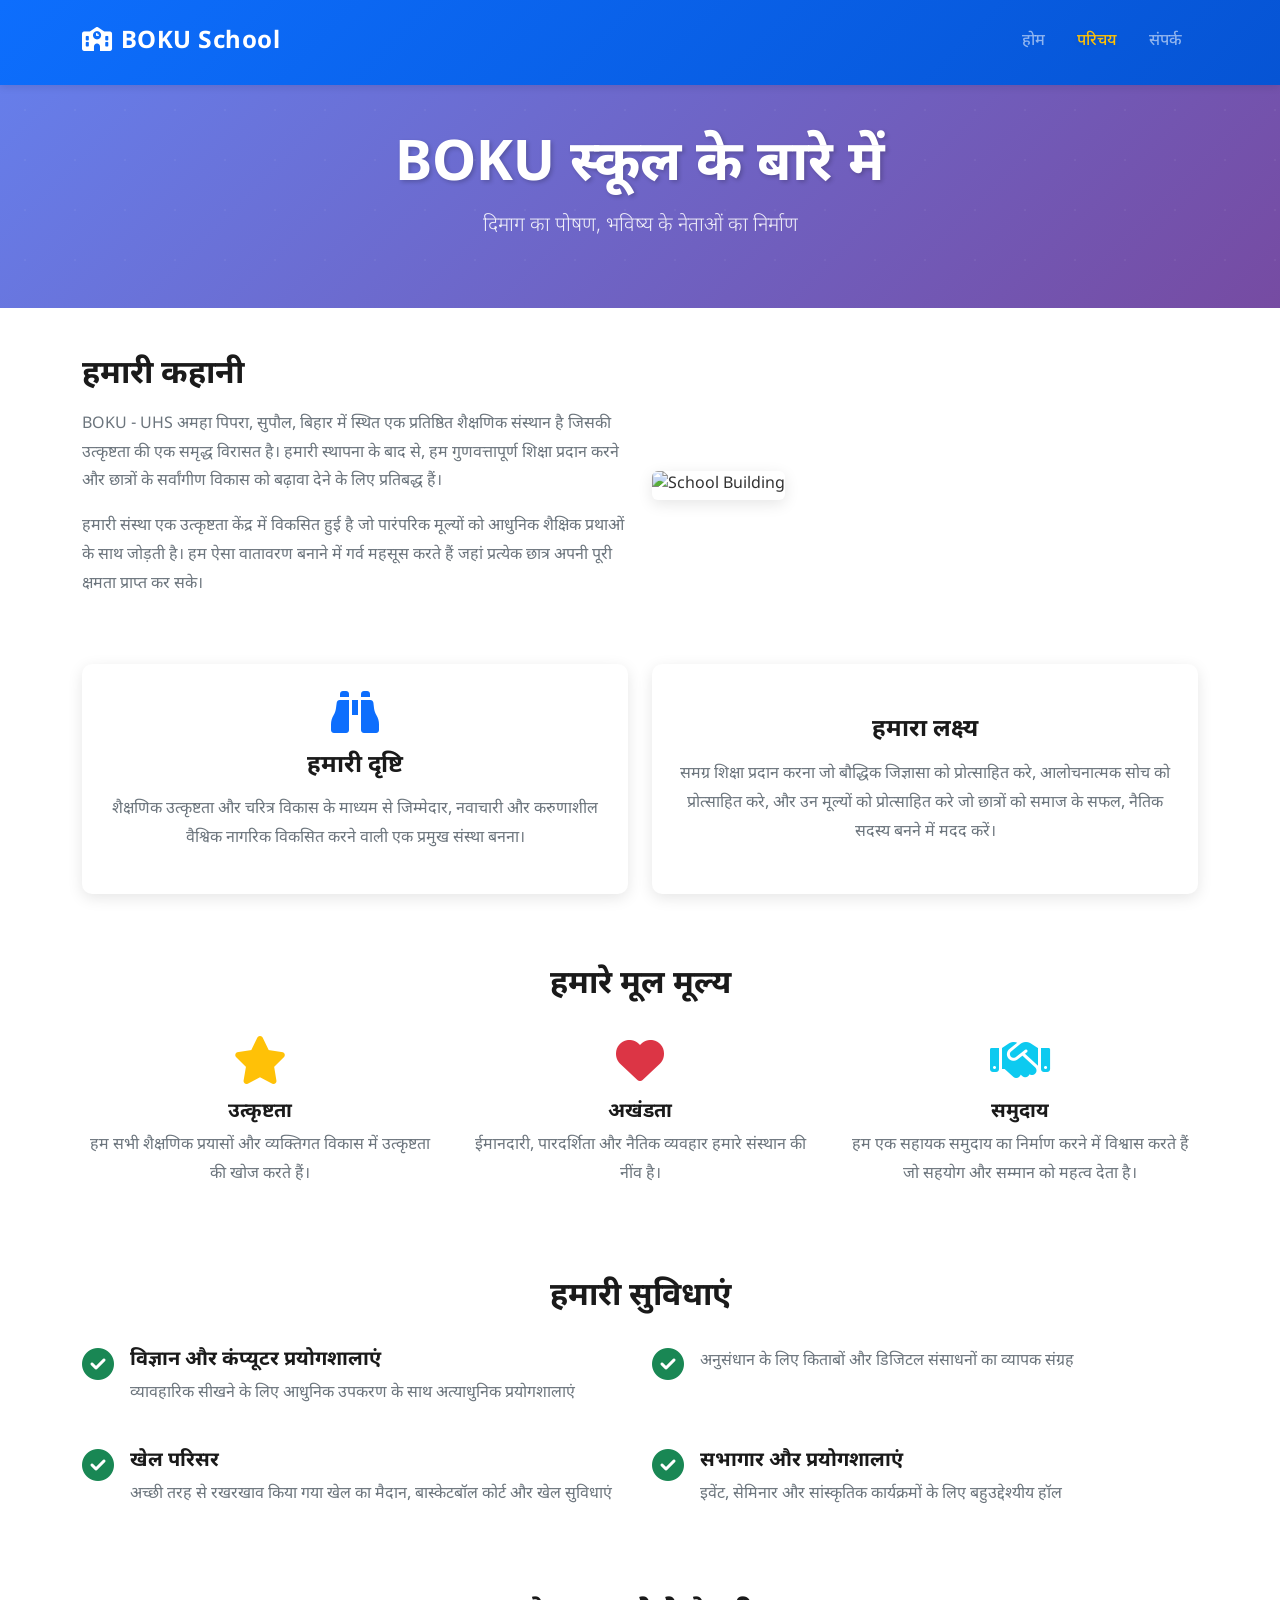
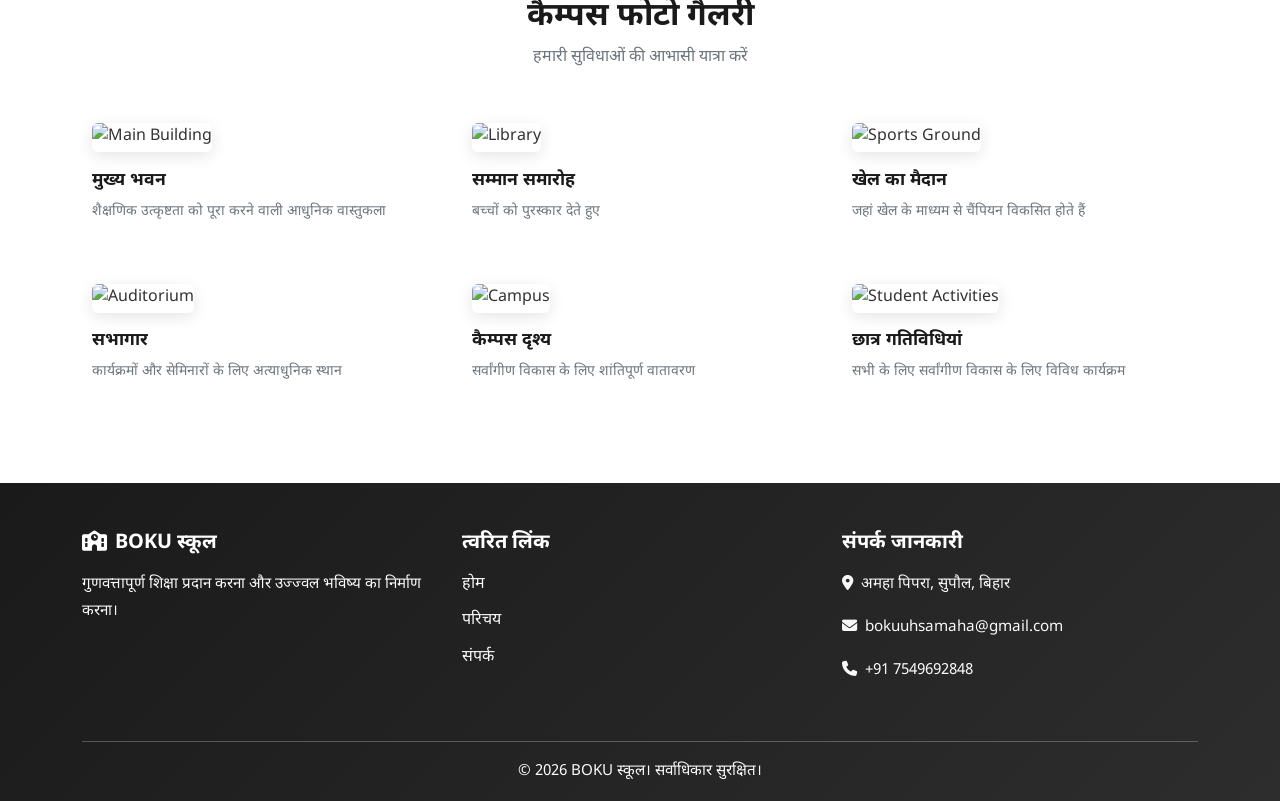
==== about.html @ 7c61f4b8 "Add files via upload" ====
<!DOCTYPE html>
<html lang="en">
<head>
    <meta charset="UTF-8">
    <meta name="viewport" content="width=device-width, initial-scale=1">
    <title>About BOKU School - Excellence in Education</title>

    <link href="https://cdn.jsdelivr.net/npm/bootstrap@5.3.0/dist/css/bootstrap.min.css" rel="stylesheet">
    <link rel="stylesheet" href="https://cdnjs.cloudflare.com/ajax/libs/font-awesome/6.5.0/css/all.min.css">
    <!-- Google Fonts with Hindi Support -->
    <link href="https://fonts.googleapis.com/css2?family=Noto+Sans+Devanagari:wght@400;600;700&family=Poppins:wght@300;400;600;700&display=swap" rel="stylesheet">
    <link rel="stylesheet" href="style.css">
</head>

<body class="d-flex flex-column min-vh-100">

<!-- ========== NAVBAR ========== -->
<nav class="navbar navbar-expand-lg navbar-dark bg-gradient shadow-sm sticky-top">
  <div class="container">
    <a class="navbar-brand fw-bold fs-4" href="index.html">
      <i class="fas fa-school me-2"></i>BOKU School
    </a>
    <button class="navbar-toggler" data-bs-toggle="collapse" data-bs-target="#navMenu">
      <span class="navbar-toggler-icon"></span>
    </button>
    <div class="collapse navbar-collapse" id="navMenu">
      <ul class="navbar-nav ms-auto">
        <li class="nav-item"><a class="nav-link" href="index.html">होम</a></li>
        <li class="nav-item"><a class="nav-link active" href="about.html">परिचय</a></li>
       
        <li class="nav-item"><a class="nav-link" href="contact.html">संपर्क</a></li>
      </ul>
    </div>
  </div>
</nav>

<!-- ========== PAGE HEADER ========== -->
<section class="page-header bg-primary text-white py-5">
  <div class="container text-center">
    <h1 class="display-4 fw-bold">BOKU स्कूल के बारे में</h1>
    <p class="lead">दिमाग का पोषण, भविष्य के नेताओं का निर्माण</p>
  </div>
</section>

<!-- ========== MAIN CONTENT ========== -->
<section class="py-5">
  <div class="container">
    
    <!-- History -->
    <div class="row align-items-center mb-5 g-4">
      <div class="col-lg-6">
        <h2 class="fw-bold mb-3">हमारी कहानी</h2>
        <p class="text-muted mb-3">
          BOKU - UHS अमहा पिपरा, सुपौल, बिहार में स्थित एक प्रतिष्ठित शैक्षणिक संस्थान है जिसकी उत्कृष्टता की एक समृद्ध विरासत है। हमारी स्थापना के बाद से, हम गुणवत्तापूर्ण शिक्षा प्रदान करने और छात्रों के सर्वांगीण विकास को बढ़ावा देने के लिए प्रतिबद्ध हैं।
        </p>
        <p class="text-muted mb-3">
          हमारी संस्था एक उत्कृष्टता केंद्र में विकसित हुई है जो पारंपरिक मूल्यों को आधुनिक शैक्षिक प्रथाओं के साथ जोड़ती है। हम ऐसा वातावरण बनाने में गर्व महसूस करते हैं जहां प्रत्येक छात्र अपनी पूरी क्षमता प्राप्त कर सके।
        </p>
      </div>
      <div class="col-lg-6">
        <img src="images/school.jpg" alt="School Building" class="img-fluid rounded shadow">
      </div>
    </div>

    <!-- Mission & Vision -->
    <div class="row mb-5">
      <div class="col-md-6 mb-4">
        <div class="card h-100 shadow border-0">
          <div class="card-body text-center p-4">
            <i class="fas fa-binoculars fa-3x text-primary mb-3"></i>
            <h4 class="fw-bold mb-3">हमारी दृष्टि</h4>
            <p class="text-muted">
              शैक्षणिक उत्कृष्टता और चरित्र विकास के माध्यम से जिम्मेदार, नवाचारी और करुणाशील वैश्विक नागरिक विकसित करने वाली एक प्रमुख संस्था बनना।
            </p>
          </div>
        </div>
      </div>
      <div class="col-md-6 mb-4">
        <div class="card h-100 shadow border-0">
          <div class="card-body text-center p-4">
            <i class="fas fa-target fa-3x text-success mb-3"></i>
            <h4 class="fw-bold mb-3">हमारा लक्ष्य</h4>
            <p class="text-muted">
              समग्र शिक्षा प्रदान करना जो बौद्धिक जिज्ञासा को प्रोत्साहित करे, आलोचनात्मक सोच को प्रोत्साहित करे, और उन मूल्यों को प्रोत्साहित करे जो छात्रों को समाज के सफल, नैतिक सदस्य बनने में मदद करें।
            </p>
          </div>
        </div>
      </div>
    </div>

    <!-- Values -->
    <div class="row mb-5">
      <div class="col-12 mb-4 text-center">
        <h2 class="fw-bold">हमारे मूल मूल्य</h2>
      </div>
      <div class="col-md-4 mb-4">
        <div class="text-center">
          <i class="fas fa-star fa-3x text-warning mb-3"></i>
          <h5 class="fw-bold">उत्कृष्टता</h5>
          <p class="text-muted">हम सभी शैक्षणिक प्रयासों और व्यक्तिगत विकास में उत्कृष्टता की खोज करते हैं।</p>
        </div>
      </div>
      <div class="col-md-4 mb-4">
        <div class="text-center">
          <i class="fas fa-heart fa-3x text-danger mb-3"></i>
          <h5 class="fw-bold">अखंडता</h5>
          <p class="text-muted">ईमानदारी, पारदर्शिता और नैतिक व्यवहार हमारे संस्थान की नींव है।</p>
        </div>
      </div>
      <div class="col-md-4 mb-4">
        <div class="text-center">
          <i class="fas fa-handshake fa-3x text-info mb-3"></i>
          <h5 class="fw-bold">समुदाय</h5>
          <p class="text-muted">हम एक सहायक समुदाय का निर्माण करने में विश्वास करते हैं जो सहयोग और सम्मान को महत्व देता है।</p>
        </div>
      </div>
    </div>

    <!-- Facilities -->
    <div class="row">
      <div class="col-12 mb-4 text-center">
        <h2 class="fw-bold">हमारी सुविधाएं</h2>
      </div>
      <div class="col-md-6 mb-4">
        <div class="d-flex">
          <i class="fas fa-check-circle text-success fa-2x me-3 flex-shrink-0"></i>
          <div>
            <h5 class="fw-bold">विज्ञान और कंप्यूटर प्रयोगशालाएं</h5>
            <p class="text-muted">व्यावहारिक सीखने के लिए आधुनिक उपकरण के साथ अत्याधुनिक प्रयोगशालाएं</p>
          </div>
        </div>
      </div>
      <div class="col-md-6 mb-4">
        <div class="d-flex">
          <i class="fas fa-check-circle text-success fa-2x me-3 flex-shrink-0"></i>
          <div>
            
            <p class="text-muted">अनुसंधान के लिए किताबों और डिजिटल संसाधनों का व्यापक संग्रह</p>
          </div>
        </div>
      </div>
      <div class="col-md-6 mb-4">
        <div class="d-flex">
          <i class="fas fa-check-circle text-success fa-2x me-3 flex-shrink-0"></i>
          <div>
            <h5 class="fw-bold">खेल परिसर</h5>
            <p class="text-muted">अच्छी तरह से रखरखाव किया गया खेल का मैदान, बास्केटबॉल कोर्ट और खेल सुविधाएं</p>
          </div>
        </div>
      </div>
      <div class="col-md-6 mb-4">
        <div class="d-flex">
          <i class="fas fa-check-circle text-success fa-2x me-3 flex-shrink-0"></i>
          <div>
            <h5 class="fw-bold">सभागार और प्रयोगशालाएं</h5>
            <p class="text-muted">इवेंट, सेमिनार और सांस्कृतिक कार्यक्रमों के लिए बहुउद्देश्यीय हॉल</p>
          </div>
        </div>
      </div>
    </div>

    <!-- Gallery Section -->
    <div class="row mt-5">
      <div class="col-12 mb-4 text-center">
        <h2 class="fw-bold">कैम्पस फोटो गैलरी</h2>
        <p class="text-muted">हमारी सुविधाओं की आभासी यात्रा करें</p>
      </div>
      <div class="col-md-6 col-lg-4 mb-4">
        <div class="facility-gallery-item">
          <img src="images/school.jpg" alt="Main Building" class="img-fluid rounded shadow">
          <h6 class="fw-bold mt-3">मुख्य भवन</h6>
          <p class="text-muted small">शैक्षणिक उत्कृष्टता को पूरा करने वाली आधुनिक वास्तुकला</p>
        </div>
      </div>

      <div class="col-md-6 col-lg-4 mb-4">
        <div class="facility-gallery-item">
         <img src="images\WhatsApp Image 2026-04-17 at 6.03.07 PM.jpeg" alt="Library" class="img-fluid rounded shadow">
          <h6 class="fw-bold mt-3">सम्मान समारोह</h6>
          <p class="text-muted small">बच्चों को पुरस्कार देते हुए</p>
        </div>
      </div>

      <div class="col-md-6 col-lg-4 mb-4">
        <div class="facility-gallery-item">
          <img src="images\school.jpg" alt="Sports Ground" class="img-fluid rounded shadow">
          <h6 class="fw-bold mt-3">खेल का मैदान</h6>
          <p class="text-muted small">जहां खेल के माध्यम से चैंपियन विकसित होते हैं</p>
        </div>
      </div>
      
      <div class="col-md-6 col-lg-4 mb-4">
        <div class="facility-gallery-item">
          <img src="images/WhatsApp Image 2026-04-17 at 5.32.47 PM (1).jpeg" alt="Auditorium" class="img-fluid rounded shadow">
          <h6 class="fw-bold mt-3">सभागार</h6>
          <p class="text-muted small">कार्यक्रमों और सेमिनारों के लिए अत्याधुनिक स्थान</p>
        </div>
      </div>
      <div class="col-md-6 col-lg-4 mb-4">
        <div class="facility-gallery-item">
          <img src="images\student.jpeg" alt="Campus" class="img-fluid rounded shadow">
          <h6 class="fw-bold mt-3">कैम्पस दृश्य</h6>
          <p class="text-muted small">सर्वांगीण विकास के लिए शांतिपूर्ण वातावरण</p>
        </div>
      </div>
      <div class="col-md-6 col-lg-4 mb-4">
        <div class="facility-gallery-item">
          <img src="images/WhatsApp Image 2026-04-17 at 5.32.48 PM.jpeg" alt="Student Activities" class="img-fluid rounded shadow">
          <h6 class="fw-bold mt-3">छात्र गतिविधियां</h6>
          <p class="text-muted small">सभी के लिए सर्वांगीण विकास के लिए विविध कार्यक्रम</p>
        </div>
      </div>
    </div>

  </div>
</section>



<!-- ========== FOOTER ========== -->
<footer class="bg-dark text-white pt-5 pb-3 mt-auto">
  <div class="container">
    <div class="row">
      <div class="col-md-4 mb-4">
        <h5 class="fw-bold mb-3"><i class="fas fa-school me-2"></i>BOKU स्कूल</h5>
        <p class="text-light">गुणवत्तापूर्ण शिक्षा प्रदान करना और उज्ज्वल भविष्य का निर्माण करना।</p>
      </div>
      <div class="col-md-4 mb-4">
        <h5 class="fw-bold mb-3">त्वरित लिंक</h5>
        <ul class="list-unstyled">
          <li><a href="index.html" class="text-decoration-none text-light hover-link">होम</a></li>
          <li><a href="about.html" class="text-decoration-none text-light hover-link">परिचय</a></li>
          
          <li><a href="contact.html" class="text-decoration-none text-light hover-link">संपर्क</a></li>
        </ul>
      </div>
      <div class="col-md-4 mb-4">
        <h5 class="fw-bold mb-3">संपर्क जानकारी</h5>
        <p class="text-light"><i class="fas fa-map-marker-alt me-2"></i>अमहा पिपरा, सुपौल, बिहार</p>
        <p class="text-light"><i class="fas fa-envelope me-2"></i>bokuuhsamaha@gmail.com</p>
        <p class="text-light"><i class="fas fa-phone me-2"></i>+91 7549692848</p>
      </div>
    </div>
    <hr class="bg-light">
    <div class="text-center">
      <p class="mb-0 text-light">&copy; 2026 BOKU स्कूल। सर्वाधिकार सुरक्षित।</p>
    </div>
  </div>
</footer>

<script src="https://cdn.jsdelivr.net/npm/bootstrap@5.3.0/dist/js/bootstrap.bundle.min.js"></script>

</body>
</html>
---- style.css ----
/* ========================================
   BOKU SCHOOL - MODERN DESIGN CSS
   ======================================== */

:root {
  --primary-color: #0d6efd;
  --success-color: #198754;
  --danger-color: #dc3545;
  --warning-color: #ffc107;
  --dark-color: #212529;
  --light-color: #f8f9fa;
  --text-muted: #6c757d;
  --border-radius: 10px;
  --box-shadow: 0 4px 15px rgba(0, 0, 0, 0.1);
}

/* ========== GENERAL STYLES ========== */
* {
  margin: 0;
  padding: 0;
  box-sizing: border-box;
}

html, body {
  font-family: 'Noto Sans Devanagari', 'Poppins', sans-serif;
  line-height: 1.8;
  color: #333;
  scroll-behavior: smooth;
}

h1, h2, h3, h4, h5, h6 {
  font-family: 'Noto Sans Devanagari', 'Playfair Display', serif;
  color: #1a1a1a;
}

p {
  color: #555;
}

/* ========== NAVBAR ========== */
.navbar {
  background: linear-gradient(135deg, #0d6efd 0%, #0654d4 100%) !important;
  padding: 1rem 0;
  box-shadow: 0 2px 8px rgba(0, 0, 0, 0.1);
}

.navbar-brand {
  font-size: 1.5rem !important;
  font-weight: 700 !important;
  letter-spacing: 0.5px;
  transition: all 0.3s ease;
}

.navbar-brand:hover {
  transform: scale(1.05);
}

.navbar-nav .nav-link {
  margin: 0 0.5rem;
  transition: all 0.3s ease;
  font-weight: 500;
}

.navbar-nav .nav-link:hover,
.navbar-nav .nav-link.active {
  color: #ffc107 !important;
  text-shadow: 0 2px 4px rgba(0, 0, 0, 0.1);
}

/* ========== HERO SECTION ========== */
.hero-section {
  min-height: 100vh;
  background: linear-gradient(135deg, #667eea 0%, #764ba2 100%);
  position: relative;
  overflow: hidden;
}

.hero-section::before {
  content: '';
  position: absolute;
  top: 0;
  left: 0;
  right: 0;
  bottom: 0;
  background: url('images/school.jpg');
  background-size: cover;
  background-position: center;
  opacity: 0.3;
  z-index: 0;
}

.hero-section > .container {
  position: relative;
  z-index: 1;
}

.hero-section h1 {
  color: white;
  font-size: 3.5rem;
  font-weight: 800;
  text-shadow: 2px 2px 4px rgba(0, 0, 0, 0.3);
  animation: slideInDown 0.8s ease;
}

.hero-section .lead {
  color: #f0f0f0;
  font-size: 1.5rem;
  text-shadow: 1px 1px 2px rgba(0, 0, 0, 0.2);
  animation: slideInUp 0.8s ease;
}

.hero-section .btn {
  transition: all 0.3s ease;
  font-weight: 600;
  padding: 0.75rem 2rem;
  border-radius: var(--border-radius);
}

.hero-section .btn:hover {
  transform: translateY(-3px);
  box-shadow: 0 8px 20px rgba(0, 0, 0, 0.2);
}

/* ========== HIGHLIGHTS SECTION ========== */
.highlights {
  background: white;
  padding: 60px 0;
}

.highlight-card {
  padding: 30px;
  border-radius: var(--border-radius);
  transition: all 0.3s ease;
}

.highlight-card:hover {
  transform: translateY(-10px);
  box-shadow: var(--box-shadow);
}

.highlight-card i {
  transition: all 0.3s ease;
}

.highlight-card:hover i {
  transform: scale(1.2) rotate(5deg);
}

/* ========== GALLERY SECTION ========== */
.gallery-section {
  background: white;
  padding: 60px 0;
}

.gallery-item {
  position: relative;
  overflow: hidden;
  border-radius: var(--border-radius);
  height: 280px;
}

.gallery-item img {
  width: 100%;
  height: 100%;
  object-fit: cover;
  transition: all 0.4s ease;
}

.gallery-item:hover img {
  transform: scale(1.1) rotate(2deg);
  filter: brightness(0.8);
}

.gallery-item .overlay {
  position: absolute;
  top: 0;
  left: 0;
  right: 0;
  bottom: 0;
  background: rgba(13, 110, 253, 0.8);
  display: flex;
  align-items: center;
  justify-content: center;
  opacity: 0;
  transition: all 0.3s ease;
}

.gallery-item:hover .overlay {
  opacity: 1;
}

.gallery-item .overlay h5 {
  color: white;
  font-size: 1.5rem;
  margin: 0;
}

/* ========== EVENTS SECTION ========== */
.events-section {
  background: linear-gradient(135deg, #f5f7fa 0%, #c3cfe2 100%);
  padding: 60px 0;
}

.event-card {
  background: white;
  border-radius: var(--border-radius);
  overflow: hidden;
  transition: all 0.3s ease;
  height: 100%;
}

.event-card:hover {
  transform: translateY(-8px);
  box-shadow: 0 15px 30px rgba(0, 0, 0, 0.15);
}

.event-image {
  position: relative;
  height: 200px;
  overflow: hidden;
}

.event-image img {
  width: 100%;
  height: 100%;
  object-fit: cover;
  transition: all 0.3s ease;
}

.event-card:hover .event-image img {
  transform: scale(1.08);
}

.event-badge {
  position: absolute;
  top: 15px;
  right: 15px;
  background: linear-gradient(135deg, #0d6efd, #0654d4);
  color: white;
  padding: 0.4rem 1rem;
  border-radius: 20px;
  font-size: 0.8rem;
  font-weight: 600;
}

.event-content {
  background: white;
}

.event-content h5 {
  color: #1a1a1a;
  margin-bottom: 10px;
}

.event-content p {
  font-size: 0.95rem;
}

/* ========== INFRASTRUCTURE SECTION ========== */
.infrastructure-section {
  background: white;
  padding: 60px 0;
}

.infrastructure-section img {
  border-radius: var(--border-radius);
  animation: slideInLeft 0.8s ease;
}

.infrastructure-section h3 {
  font-size: 2rem;
  color: #1a1a1a;
  margin-bottom: 15px;
}

.infrastructure-section ul li {
  font-size: 1rem;
  color: #555;
  margin-bottom: 12px;
}

.infrastructure-section ul li i {
  color: var(--success-color);
  font-size: 1.2rem;
}

/* ========== FACILITY GALLERY ========== */
.facility-gallery-item {
  transition: all 0.3s ease;
  padding: 10px;
}

.facility-gallery-item img {
  transition: all 0.3s ease;
  height: 250px;
  object-fit: cover;
  border-radius: var(--border-radius);
}

.facility-gallery-item:hover img {
  transform: scale(1.05);
  filter: brightness(0.9);
  box-shadow: 0 12px 24px rgba(0, 0, 0, 0.2);
}

.facility-gallery-item h6 {
  font-size: 1.1rem;
  color: #1a1a1a;
}

.facility-gallery-item:hover h6 {
  color: var(--primary-color);
}

.feature-card {
  background: white;
  border-radius: var(--border-radius);
  padding: 25px;
  transition: all 0.3s ease;
  border: none;
  overflow: hidden;
}

.feature-card::before {
  content: '';
  position: absolute;
  top: 0;
  left: 0;
  right: 0;
  height: 4px;
  background: linear-gradient(90deg, #0d6efd, #198754);
  transform: scaleX(0);
  transition: transform 0.3s ease;
}

.feature-card:hover {
  transform: translateY(-8px);
  box-shadow: 0 10px 25px rgba(0, 0, 0, 0.15);
}

.feature-card:hover::before {
  transform: scaleX(1);
}

.feature-icon {
  font-size: 2.5rem;
  height: 60px;
  width: 60px;
  display: flex;
  align-items: center;
  justify-content: center;
  background: rgba(13, 110, 253, 0.1);
  border-radius: 10px;
  margin-bottom: 15px;
}

.feature-card h6 {
  color: #1a1a1a;
  font-size: 1.1rem;
}

/* ========== ABOUT PREVIEW SECTION ========== */
.about-preview {
  padding: 80px 0;
  background: white;
}

.about-preview img {
  border-radius: var(--border-radius);
  animation: slideInLeft 0.8s ease;
}

.about-preview h2 {
  font-size: 2.5rem;
  margin-bottom: 20px;
  animation: slideInRight 0.8s ease;
}

.about-preview ul li {
  font-size: 1.1rem;
  animation: fadeInUp 0.8s ease;
}

/* ========== PAGE HEADER ========== */
.page-header {
  padding: 80px 0;
  background: linear-gradient(135deg, #667eea 0%, #764ba2 100%);
  position: relative;
  overflow: hidden;
}

.page-header::before {
  content: '';
  position: absolute;
  top: 0;
  left: 0;
  right: 0;
  bottom: 0;
  background: radial-gradient(circle, rgba(255,255,255,0.1) 1px, transparent 1px);
  background-size: 50px 50px;
  opacity: 0.5;
}

.page-header h1 {
  color: white;
  font-weight: 800;
  text-shadow: 2px 2px 4px rgba(0, 0, 0, 0.2);
}

.page-header .lead {
  color: rgba(255, 255, 255, 0.9);
}

/* ========== CTA SECTION ========== */
.cta-section {
  background: linear-gradient(135deg, #667eea 0%, #764ba2 100%);
  padding: 60px 0;
}

.cta-section h2 {
  color: white;
  font-size: 2.5rem;
  margin-bottom: 15px;
}

.cta-section p {
  color: rgba(255, 255, 255, 0.9);
}

/* ========== CARDS ========== */
.card {
  border-radius: var(--border-radius);
  transition: all 0.3s ease;
  border: none;
}

.card:hover {
  transform: translateY(-5px);
  box-shadow: var(--box-shadow);
}

.card-header {
  border-radius: var(--border-radius) var(--border-radius) 0 0;
  padding: 1.5rem;
  font-weight: 600;
}

/* ========== FORMS ========== */
.form-control,
.form-select {
  border-radius: var(--border-radius);
  border: 1px solid #ddd;
  padding: 0.75rem 1rem;
  font-size: 1rem;
  transition: all 0.3s ease;
}

.form-control:focus,
.form-select:focus {
  border-color: var(--primary-color);
  box-shadow: 0 0 0 0.2rem rgba(13, 110, 253, 0.15);
  transform: translateY(-2px);
}

.form-label {
  color: #1a1a1a;
  margin-bottom: 0.5rem;
  font-size: 0.95rem;
}

.form-check-input {
  border-radius: 4px;
  width: 1.25em;
  height: 1.25em;
}

.form-check-input:checked {
  background-color: var(--primary-color);
  border-color: var(--primary-color);
}

/* ========== BUTTONS ========== */
.btn {
  border-radius: var(--border-radius);
  padding: 0.65rem 1.5rem;
  font-weight: 600;
  letter-spacing: 0.5px;
  transition: all 0.3s ease;
  border: none;
}

.btn-primary {
  background: linear-gradient(135deg, #0d6efd, #0654d4);
}

.btn-primary:hover {
  transform: translateY(-3px);
  box-shadow: 0 8px 20px rgba(13, 110, 253, 0.3);
}

.btn-success {
  background: linear-gradient(135deg, #198754, #137547);
}

.btn-success:hover {
  transform: translateY(-3px);
  box-shadow: 0 8px 20px rgba(25, 135, 84, 0.3);
}

.btn-danger {
  background: linear-gradient(135deg, #dc3545, #c82333);
}

.btn-danger:hover {
  transform: translateY(-3px);
  box-shadow: 0 8px 20px rgba(220, 53, 69, 0.3);
}

.btn-warning {
  background: linear-gradient(135deg, #ffc107, #ffb300);
  color: #333 !important;
}

.btn-warning:hover {
  color: #333 !important;
  transform: translateY(-3px);
  box-shadow: 0 8px 20px rgba(255, 193, 7, 0.3);
}

.btn-light {
  background: white;
  color: #333;
  border: 2px solid white;
}

.btn-light:hover {
  background: transparent;
  color: white;
  transform: translateY(-3px);
}

/* ========== FOOTER ========== */
footer {
  background: linear-gradient(135deg, #1a1a1a, #2d2d2d) !important;
  color: #fff;
}

footer h5 {
  color: white;
  font-weight: 700;
  margin-bottom: 1rem;
}

footer p {
  color: #ddd;
  font-size: 0.95rem;
  line-height: 1.8;
}

footer a {
  color: #ddd;
  transition: all 0.3s ease;
}

footer a:hover {
  color: #ffc107;
  text-decoration: none;
  padding-left: 5px;
}

footer ul li {
  margin-bottom: 0.5rem;
}

footer hr {
  border-top: 1px solid rgba(255, 255, 255, 0.1);
}

/* ========== ANIMATIONS ========== */
@keyframes slideInDown {
  from {
    opacity: 0;
    transform: translateY(-30px);
  }
  to {
    opacity: 1;
    transform: translateY(0);
  }
}

@keyframes slideInUp {
  from {
    opacity: 0;
    transform: translateY(30px);
  }
  to {
    opacity: 1;
    transform: translateY(0);
  }
}

@keyframes slideInLeft {
  from {
    opacity: 0;
    transform: translateX(-30px);
  }
  to {
    opacity: 1;
    transform: translateX(0);
  }
}

@keyframes slideInRight {
  from {
    opacity: 0;
    transform: translateX(30px);
  }
  to {
    opacity: 1;
    transform: translateX(0);
  }
}

@keyframes fadeInUp {
  from {
    opacity: 0;
    transform: translateY(20px);
  }
  to {
    opacity: 1;
    transform: translateY(0);
  }
}

/* ========== RESPONSIVE DESIGN ========== */
@media (max-width: 768px) {
  .hero-section h1 {
    font-size: 2.5rem;
  }

  .page-header h1 {
    font-size: 2rem;
  }

  .hero-section .lead {
    font-size: 1.2rem;
  }

  .navbar-brand {
    font-size: 1.2rem !important;
  }

  .features-section {
    padding: 40px 0;
  }

  .about-preview {
    padding: 40px 0;
  }

  .about-preview h2 {
    font-size: 1.8rem;
    margin-top: 20px;
  }

  .cta-section h2 {
    font-size: 1.8rem;
  }

  .highlight-card,
  .feature-card {
    padding: 20px;
  }
}

@media (max-width: 576px) {
  .hero-section h1 {
    font-size: 1.8rem;
  }

  .hero-section {
    min-height: 80vh;
  }

  .hero-section .btn {
    width: 100%;
    margin: 0.5rem 0;
  }

  .page-header {
    padding: 40px 0;
  }

  .page-header h1 {
    font-size: 1.5rem;
  }

  .cta-section {
    padding: 40px 0;
  }

  .cta-section h2 {
    font-size: 1.5rem;
  }

  .card {
    margin-bottom: 1.5rem;
  }
}

/* ========== UTILITY CLASSES ========== */
.hover-link:hover {
  color: #ffc107 !important;
}

.text-muted {
  color: var(--text-muted) !important;
}

.shadow-sm {
  box-shadow: 0 2px 8px rgba(0, 0, 0, 0.1) !important;
}

.shadow {
  box-shadow: var(--box-shadow) !important;
}

/* ========== ACCESSIBILITY ========== */
a:focus,
button:focus,
input:focus,
select:focus,
textarea:focus {
  outline: none;
}

.btn:focus,
a:focus {
  box-shadow: 0 0 0 3px rgba(13, 110, 253, 0.25);
}
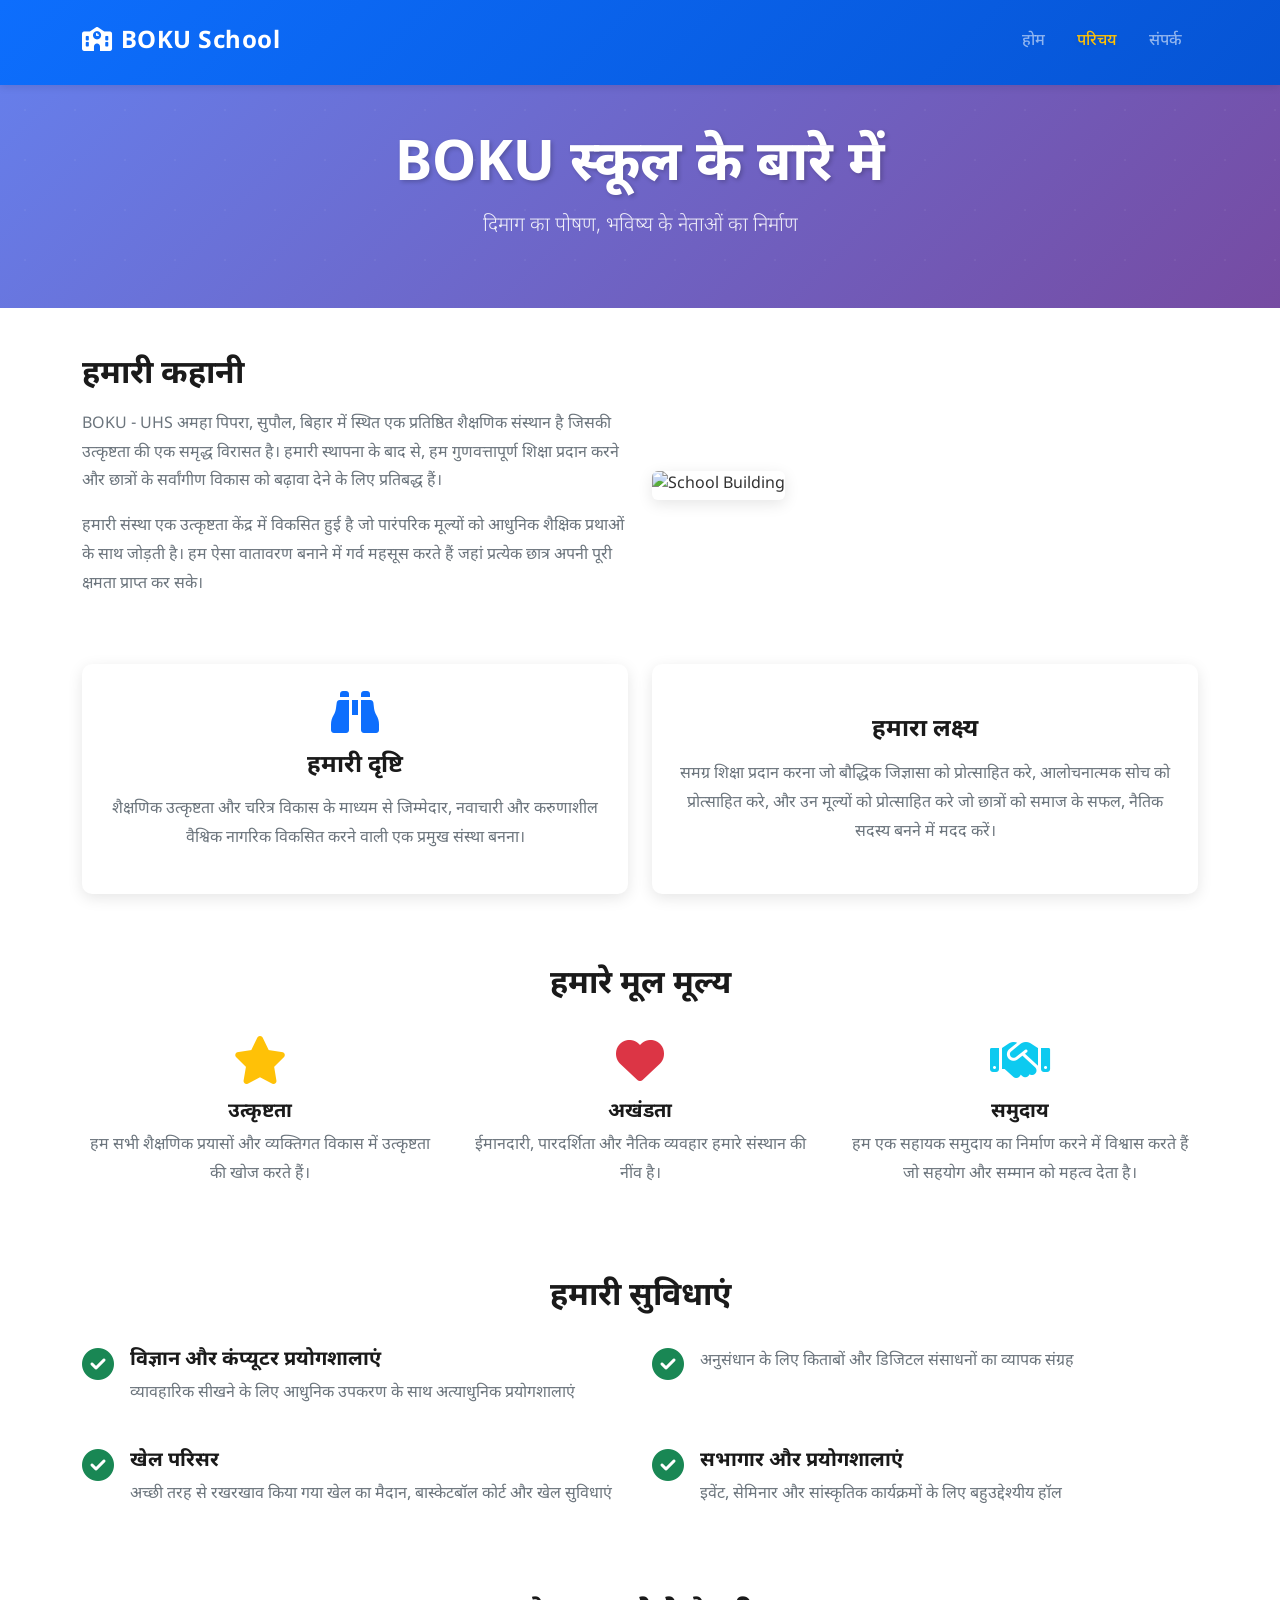
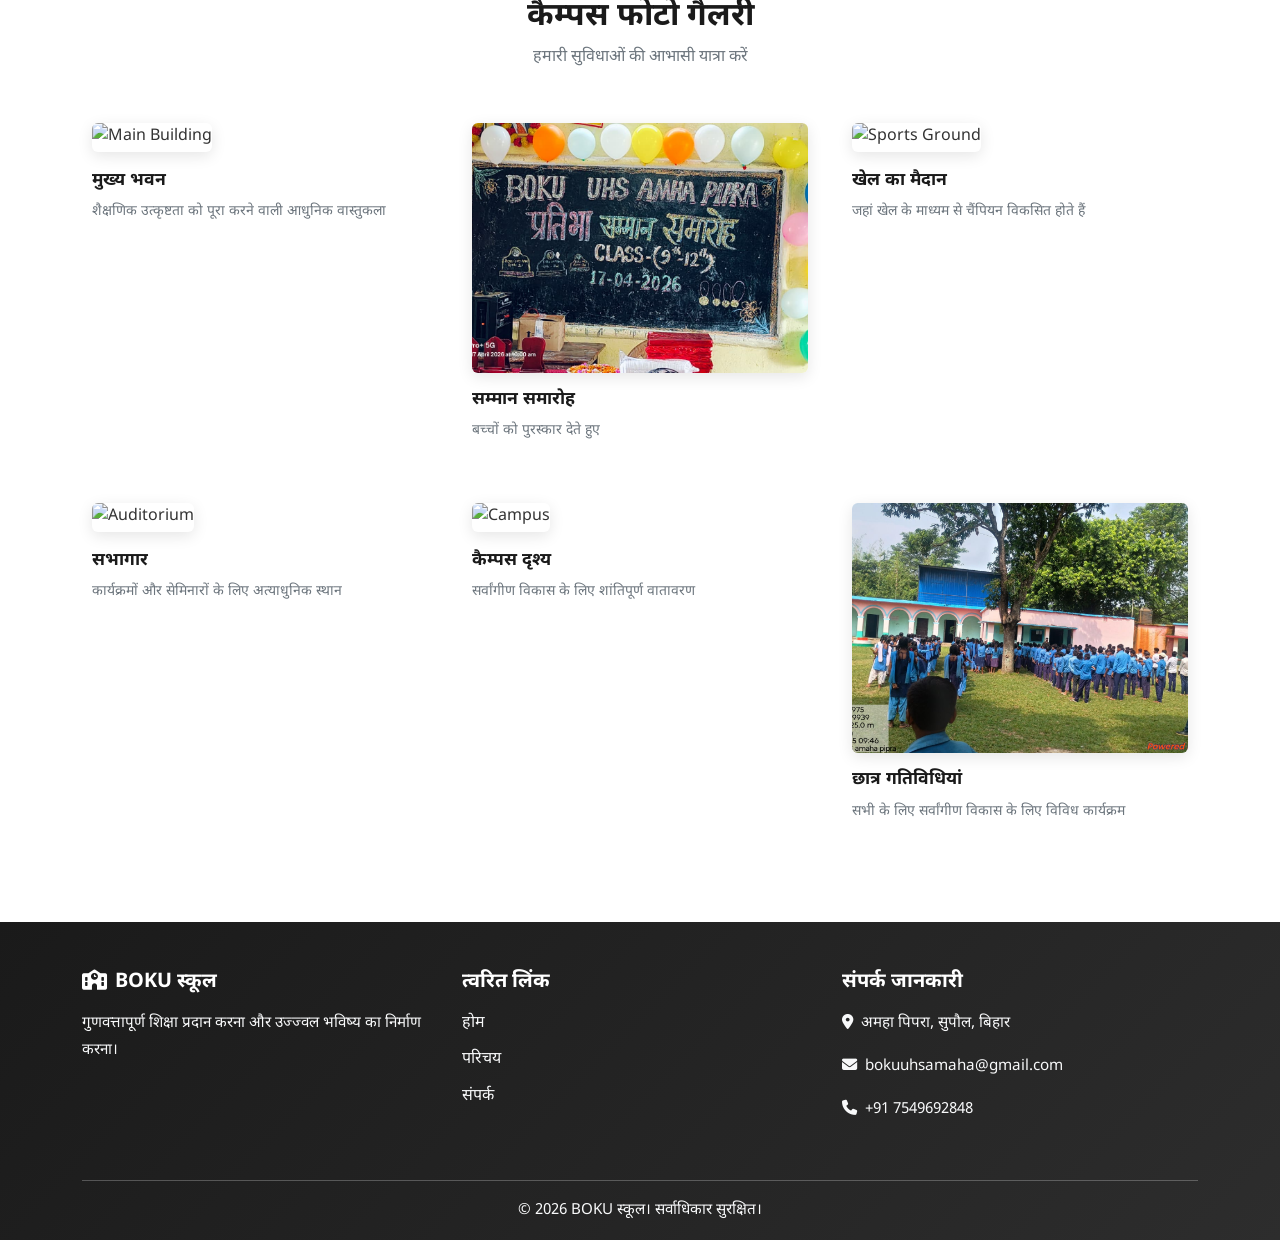
==== commit 85a2bc4d: "Update about.html" ====
--- a/about.html
+++ b/about.html
@@ -3,6 +3,7 @@
 <head>
     <meta charset="UTF-8">
     <meta name="viewport" content="width=device-width, initial-scale=1">
+    <meta name="google-site-verification" content="googledc3b780c47514e56" />
     <title>About BOKU School - Excellence in Education</title>
 
     <link href="https://cdn.jsdelivr.net/npm/bootstrap@5.3.0/dist/css/bootstrap.min.css" rel="stylesheet">
@@ -251,4 +252,4 @@
 <script src="https://cdn.jsdelivr.net/npm/bootstrap@5.3.0/dist/js/bootstrap.bundle.min.js"></script>
 
 </body>
-</html>+</html>
